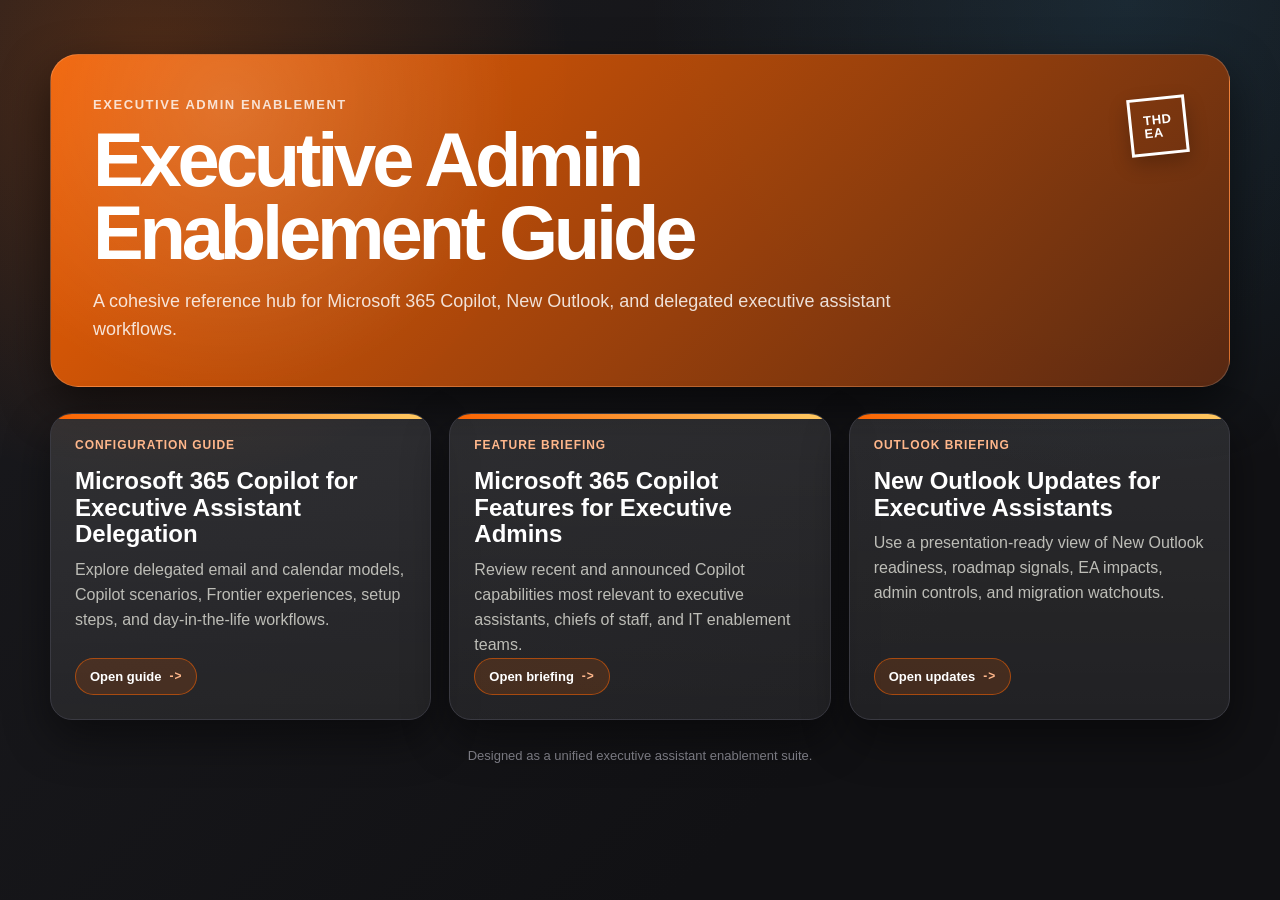
==== index.html @ 4825d898 "Unify executive admin guide styling Co-authored-by: Copilot <223556219+Copilot@users.noreply.github." ====
<!doctype html>
<html lang="en">
<head>
  <meta charset="utf-8">
  <meta name="viewport" content="width=device-width, initial-scale=1">
  <title>Executive Admin Enablement Guide</title>
  <link rel="stylesheet" href="shared-brand.css">
  <style>
    * { box-sizing: border-box; }
    body {
      margin: 0;
      min-height: 100vh;
      color: var(--text);
      font-family: "Segoe UI", -apple-system, BlinkMacSystemFont, Roboto, Arial, sans-serif;
    }
    .splash {
      width: min(1180px, calc(100vw - 36px));
      margin: 0 auto;
      padding: 54px 0 72px;
    }
    .hero {
      display: grid;
      grid-template-columns: 1fr auto;
      gap: 28px;
      align-items: start;
      padding: 42px;
      border: 1px solid rgba(255, 255, 255, 0.16);
      border-radius: 28px;
      background:
        radial-gradient(circle at 15% 15%, rgba(255, 255, 255, 0.16), transparent 18rem),
        linear-gradient(135deg, rgba(249, 99, 2, 0.96), rgba(91, 42, 18, 0.96));
      box-shadow: var(--shadow-lg);
    }
    .kicker {
      margin: 0 0 12px;
      font-size: 13px;
    }
    h1 {
      margin: 0;
      max-width: 900px;
      font-size: clamp(38px, 7vw, 76px);
      line-height: 0.96;
      letter-spacing: -0.055em;
      color: #fff;
    }
    .lead {
      max-width: 820px;
      margin: 18px 0 0;
      font-size: 18px;
      line-height: 1.55;
    }
    .cards {
      display: grid;
      grid-template-columns: repeat(3, minmax(0, 1fr));
      gap: 18px;
      margin-top: 26px;
    }
    .guide-card {
      display: flex;
      flex-direction: column;
      min-height: 300px;
      padding: 24px;
      border: 1px solid var(--border);
      border-radius: 22px;
      background: linear-gradient(180deg, var(--card2), var(--card));
      box-shadow: var(--shadow);
      color: var(--text);
      text-decoration: none;
      position: relative;
      overflow: hidden;
    }
    .guide-card::before {
      content: "";
      position: absolute;
      inset: 0 0 auto;
      height: 5px;
      background: linear-gradient(90deg, var(--orange), var(--amber));
    }
    .guide-card:hover {
      border-color: rgba(249, 99, 2, 0.66);
      transform: translateY(-2px);
      text-decoration: none;
    }
    .guide-card span {
      color: #FFB78B;
      font-size: 12px;
      font-weight: 900;
      letter-spacing: 0.08em;
      text-transform: uppercase;
    }
    .guide-card h2 {
      margin: 16px 0 10px;
      font-size: 24px;
      line-height: 1.12;
      color: #fff;
    }
    .guide-card p {
      margin: 0;
      color: var(--text-muted);
      line-height: 1.55;
    }
    .button {
      margin-top: auto;
      display: inline-flex;
      width: fit-content;
      align-items: center;
      gap: 8px;
      padding: 10px 14px;
      border: 1px solid rgba(249, 99, 2, 0.55);
      border-radius: 999px;
      color: #fff;
      background: var(--orange-soft);
      font-weight: 800;
      font-size: 13px;
    }
    footer {
      margin-top: 28px;
      color: var(--text-faint);
      font-size: 13px;
      text-align: center;
    }
    @media (max-width: 900px) {
      .hero,
      .cards {
        grid-template-columns: 1fr;
      }
      .hero { padding: 30px; }
      .guide-card { min-height: auto; }
    }
  </style>
</head>
<body>
  <main class="splash">
    <section class="hero" aria-labelledby="page-title">
      <div>
        <p class="kicker">Executive admin enablement</p>
        <h1 id="page-title">Executive Admin Enablement Guide</h1>
        <p class="lead">A cohesive reference hub for Microsoft 365 Copilot, New Outlook, and delegated executive assistant workflows.</p>
      </div>
      <div class="suite-mark">THD<br>EA</div>
    </section>

    <section class="cards" aria-label="Guide pages">
      <a class="guide-card" href="exec-ea-delegation-config-guide2.html">
        <span>Configuration guide</span>
        <h2>Microsoft 365 Copilot for Executive Assistant Delegation</h2>
        <p>Explore delegated email and calendar models, Copilot scenarios, Frontier experiences, setup steps, and day-in-the-life workflows.</p>
        <div class="button">Open guide <span aria-hidden="true">-></span></div>
      </a>

      <a class="guide-card" href="m365-copilot-exec-admin-features.html">
        <span>Feature briefing</span>
        <h2>Microsoft 365 Copilot Features for Executive Admins</h2>
        <p>Review recent and announced Copilot capabilities most relevant to executive assistants, chiefs of staff, and IT enablement teams.</p>
        <div class="button">Open briefing <span aria-hidden="true">-></span></div>
      </a>

      <a class="guide-card" href="new-outlook-ea-updates.html">
        <span>Outlook briefing</span>
        <h2>New Outlook Updates for Executive Assistants</h2>
        <p>Use a presentation-ready view of New Outlook readiness, roadmap signals, EA impacts, admin controls, and migration watchouts.</p>
        <div class="button">Open updates <span aria-hidden="true">-></span></div>
      </a>
    </section>

    <footer>Designed as a unified executive assistant enablement suite.</footer>
  </main>
</body>
</html>
---- shared-brand.css ----
:root {
  --bg: #1B1B1F;
  --bg2: #202025;
  --bg-elev: #26262B;
  --bg-elev-2: #303037;
  --card: rgba(255, 255, 255, 0.065);
  --card2: rgba(255, 255, 255, 0.105);
  --border: #3A3A42;
  --border-strong: #555560;
  --line: rgba(255, 255, 255, 0.16);
  --text: #F5F5F2;
  --muted: #BDBDB7;
  --text-muted: #BDBDB7;
  --text-faint: #85858E;
  --orange: #F96302;
  --orange-dark: #B84700;
  --orange-soft: rgba(249, 99, 2, 0.16);
  --blue: #4CC2FF;
  --cyan: #4CC2FF;
  --blue-soft: rgba(76, 194, 255, 0.14);
  --green: #6CCB5F;
  --green-soft: rgba(108, 203, 95, 0.14);
  --yellow: #FFCA63;
  --amber: #FFCA63;
  --amber-soft: rgba(255, 202, 99, 0.15);
  --pink: #C9A6FF;
  --purple: #C9A6FF;
  --purple-soft: rgba(201, 166, 255, 0.14);
  --red: #FF7A7A;
  --red-soft: rgba(255, 122, 122, 0.14);
  --shadow: 0 18px 46px rgba(0, 0, 0, 0.46);
  --shadow-md: 0 4px 14px rgba(0, 0, 0, 0.5);
  --shadow-lg: 0 18px 46px rgba(0, 0, 0, 0.55);
  --radius: 18px;
}

html,
body {
  background:
    radial-gradient(circle at 12% 8%, rgba(249, 99, 2, 0.24), transparent 26rem),
    radial-gradient(circle at 88% 0%, rgba(76, 194, 255, 0.12), transparent 30rem),
    linear-gradient(135deg, var(--bg), #111114 72%);
}

body {
  color: var(--text);
  font-family: "Segoe UI", -apple-system, BlinkMacSystemFont, Roboto, Arial, sans-serif;
}

header {
  background:
    radial-gradient(circle at 15% 12%, rgba(255, 255, 255, 0.2), transparent 18rem),
    linear-gradient(135deg, #F96302 0%, #C45109 54%, #5B2A12 100%) !important;
  border-bottom: 1px solid rgba(255, 255, 255, 0.18) !important;
  box-shadow: var(--shadow-md) !important;
}

header h1 {
  color: #fff !important;
  letter-spacing: -0.035em;
}

header p,
.lead,
.hero-subtitle {
  color: rgba(255, 255, 255, 0.84) !important;
}

.kicker,
.eyebrow,
.suite-kicker {
  color: rgba(255, 255, 255, 0.8) !important;
  text-transform: uppercase;
  letter-spacing: 0.12em;
  font-weight: 800;
}

.suite-nav {
  position: sticky;
  top: 0;
  z-index: 30;
  background: rgba(27, 27, 31, 0.94);
  backdrop-filter: blur(14px);
  border-bottom: 1px solid var(--border);
  box-shadow: 0 10px 28px rgba(0, 0, 0, 0.22);
}

.suite-nav-inner {
  width: min(1320px, calc(100vw - 32px));
  margin: 0 auto;
  padding: 10px 0;
  display: flex;
  gap: 8px;
  align-items: center;
  flex-wrap: wrap;
}

.suite-nav a {
  display: inline-flex;
  align-items: center;
  justify-content: center;
  min-height: 38px;
  padding: 8px 13px;
  border: 1px solid var(--border);
  border-radius: 999px;
  background: var(--bg-elev);
  color: var(--text-muted);
  font-size: 12px;
  font-weight: 800;
  text-decoration: none;
  letter-spacing: 0.01em;
}

.suite-nav a:hover,
.suite-nav a[aria-current="page"] {
  color: #fff;
  border-color: rgba(249, 99, 2, 0.62);
  background: var(--orange-soft);
  text-decoration: none;
}

.suite-nav .suite-home {
  border-color: rgba(255, 255, 255, 0.28);
  color: #fff;
}

.suite-nav + .toolbar {
  top: 59px;
}

.thd-mark,
.suite-mark {
  width: 58px;
  height: 58px;
  border: 3px solid #fff;
  display: grid;
  place-items: center;
  font-weight: 900;
  font-size: 13px;
  line-height: 1;
  letter-spacing: 0.5px;
  transform: rotate(-6deg);
  box-shadow: 0 8px 20px rgba(0, 0, 0, 0.24);
  flex: 0 0 auto;
  color: #fff;
}

.card,
.panel,
.slide,
.stat,
.sources,
.config-card,
.step-card,
.modal,
.timeline,
.workflow-card,
.scenario-card {
  border-color: var(--border) !important;
  box-shadow: var(--shadow) !important;
}

.card,
.panel,
.stat,
.sources {
  background: linear-gradient(180deg, var(--card2), var(--card)) !important;
}

.badge.orange,
.pill.source,
.tab-btn.active,
.link {
  color: #FFB78B !important;
}

button,
.btn,
.tab-btn,
.copy-btn {
  font-family: inherit;
}

button:hover,
.btn:hover,
.copy-btn:hover {
  border-color: rgba(249, 99, 2, 0.62) !important;
}

@media print {
  .suite-nav {
    display: none !important;
  }
}

@media (max-width: 760px) {
  .suite-nav {
    position: static;
  }

  .suite-nav + .toolbar {
    top: 0;
  }
}
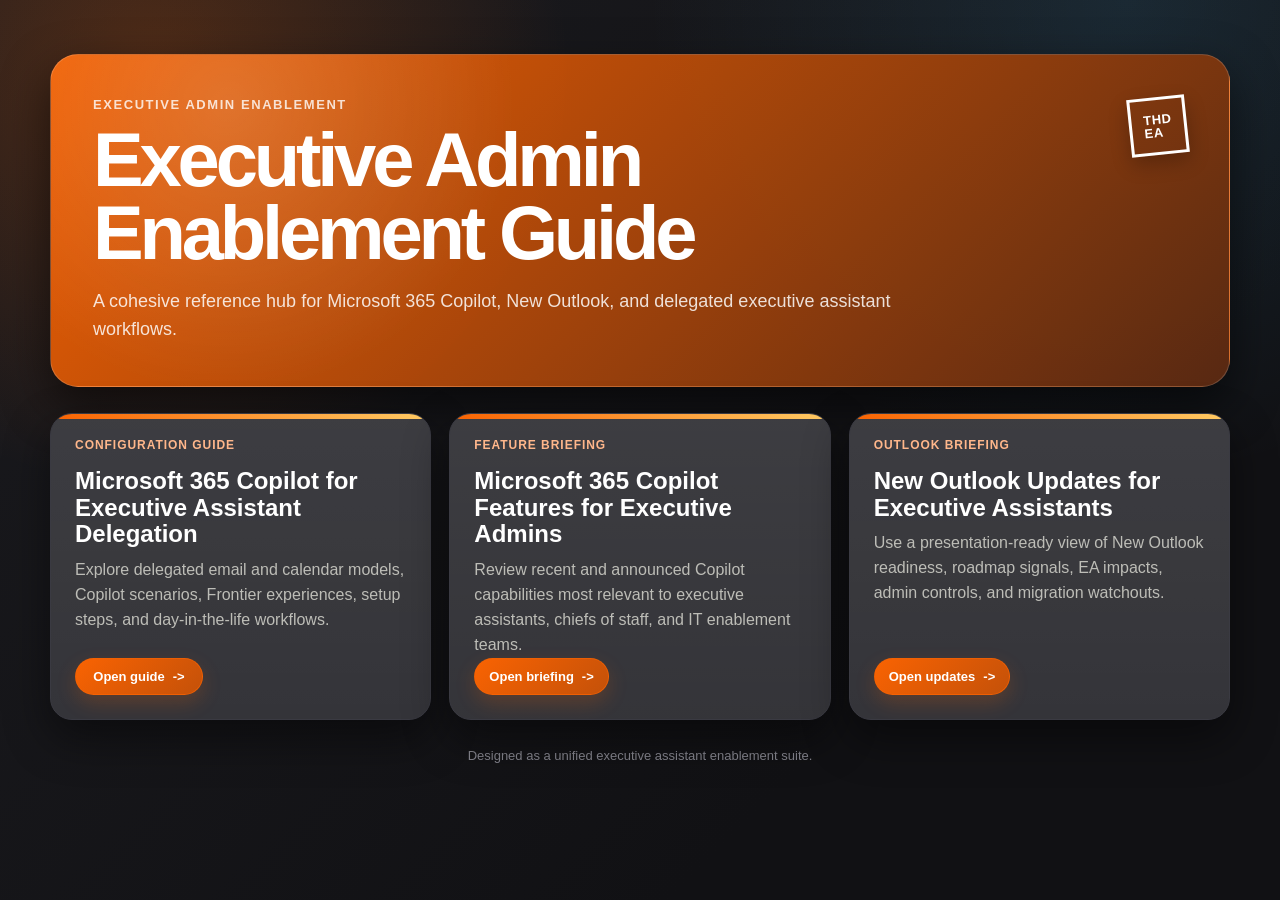
==== commit ac359a06: "Fix splash page button contrast Co-authored-by: Copilot <223556219+Copilot@users.noreply.github.com>" ====
--- a/index.html
+++ b/index.html
@@ -10,7 +10,11 @@
     body {
       margin: 0;
       min-height: 100vh;
-      color: var(--text);
+      color: var(--text, #F5F5F2);
+      background:
+        radial-gradient(circle at 12% 8%, rgba(249, 99, 2, 0.24), transparent 26rem),
+        radial-gradient(circle at 88% 0%, rgba(76, 194, 255, 0.12), transparent 30rem),
+        linear-gradient(135deg, var(--bg, #1B1B1F), #111114 72%);
       font-family: "Segoe UI", -apple-system, BlinkMacSystemFont, Roboto, Arial, sans-serif;
     }
     .splash {
@@ -29,11 +33,15 @@
       background:
         radial-gradient(circle at 15% 15%, rgba(255, 255, 255, 0.16), transparent 18rem),
         linear-gradient(135deg, rgba(249, 99, 2, 0.96), rgba(91, 42, 18, 0.96));
-      box-shadow: var(--shadow-lg);
+      box-shadow: var(--shadow-lg, 0 18px 46px rgba(0, 0, 0, 0.55));
     }
     .kicker {
       margin: 0 0 12px;
       font-size: 13px;
+      color: rgba(255, 255, 255, 0.8);
+      text-transform: uppercase;
+      letter-spacing: 0.12em;
+      font-weight: 800;
     }
     h1 {
       margin: 0;
@@ -48,6 +56,21 @@
       margin: 18px 0 0;
       font-size: 18px;
       line-height: 1.55;
+      color: rgba(255, 255, 255, 0.86);
+    }
+    .suite-mark {
+      width: 58px;
+      height: 58px;
+      border: 3px solid #fff;
+      display: grid;
+      place-items: center;
+      font-weight: 900;
+      font-size: 13px;
+      line-height: 1;
+      letter-spacing: 0.5px;
+      transform: rotate(-6deg);
+      box-shadow: 0 8px 20px rgba(0, 0, 0, 0.24);
+      color: #fff;
     }
     .cards {
       display: grid;
@@ -60,11 +83,13 @@
       flex-direction: column;
       min-height: 300px;
       padding: 24px;
-      border: 1px solid var(--border);
+      border: 1px solid var(--border, #3A3A42);
       border-radius: 22px;
-      background: linear-gradient(180deg, var(--card2), var(--card));
-      box-shadow: var(--shadow);
-      color: var(--text);
+      background:
+        linear-gradient(180deg, rgba(255, 255, 255, 0.105), rgba(255, 255, 255, 0.065)),
+        #26262B;
+      box-shadow: var(--shadow, 0 18px 46px rgba(0, 0, 0, 0.46));
+      color: var(--text, #F5F5F2);
       text-decoration: none;
       position: relative;
       overflow: hidden;
@@ -74,7 +99,7 @@
       position: absolute;
       inset: 0 0 auto;
       height: 5px;
-      background: linear-gradient(90deg, var(--orange), var(--amber));
+      background: linear-gradient(90deg, var(--orange, #F96302), var(--amber, #FFCA63));
     }
     .guide-card:hover {
       border-color: rgba(249, 99, 2, 0.66);
@@ -96,7 +121,7 @@
     }
     .guide-card p {
       margin: 0;
-      color: var(--text-muted);
+      color: var(--text-muted, #BDBDB7);
       line-height: 1.55;
     }
     .button {
@@ -106,16 +131,24 @@
       align-items: center;
       gap: 8px;
       padding: 10px 14px;
-      border: 1px solid rgba(249, 99, 2, 0.55);
+      border: 1px solid rgba(249, 99, 2, 0.72);
       border-radius: 999px;
       color: #fff;
-      background: var(--orange-soft);
+      background: linear-gradient(135deg, #F96302, #C45109);
       font-weight: 800;
       font-size: 13px;
+      min-width: 128px;
+      justify-content: center;
+      box-shadow: 0 8px 20px rgba(249, 99, 2, 0.2);
+    }
+    .button span {
+      color: inherit;
+      font-size: inherit;
+      letter-spacing: 0;
     }
     footer {
       margin-top: 28px;
-      color: var(--text-faint);
+      color: var(--text-faint, #85858E);
       font-size: 13px;
       text-align: center;
     }
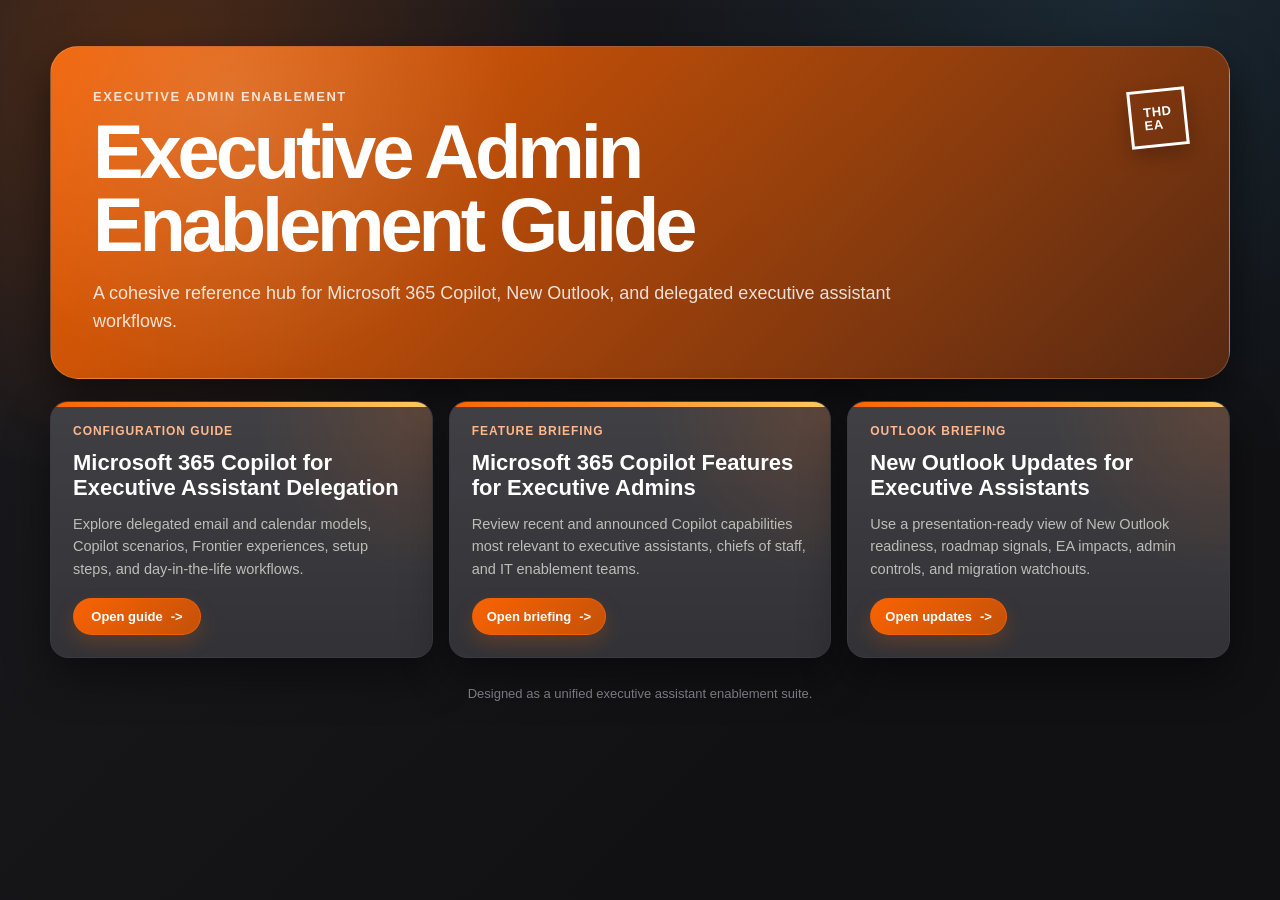
==== commit 8f5aa20c: "Refine splash page card layout Co-authored-by: Copilot <223556219+Copilot@users.noreply.github.com>" ====
--- a/index.html
+++ b/index.html
@@ -20,7 +20,7 @@
     .splash {
       width: min(1180px, calc(100vw - 36px));
       margin: 0 auto;
-      padding: 54px 0 72px;
+      padding: 46px 0 56px;
     }
     .hero {
       display: grid;
@@ -75,18 +75,20 @@
     .cards {
       display: grid;
       grid-template-columns: repeat(3, minmax(0, 1fr));
-      gap: 18px;
-      margin-top: 26px;
+      gap: 16px;
+      margin-top: 22px;
     }
     .guide-card {
       display: flex;
       flex-direction: column;
-      min-height: 300px;
-      padding: 24px;
+      gap: 12px;
+      min-height: 0;
+      padding: 22px;
       border: 1px solid var(--border, #3A3A42);
-      border-radius: 22px;
+      border-radius: 18px;
       background:
-        linear-gradient(180deg, rgba(255, 255, 255, 0.105), rgba(255, 255, 255, 0.065)),
+        radial-gradient(circle at 100% 0%, rgba(249, 99, 2, 0.16), transparent 11rem),
+        linear-gradient(180deg, rgba(255, 255, 255, 0.12), rgba(255, 255, 255, 0.055)),
         #26262B;
       box-shadow: var(--shadow, 0 18px 46px rgba(0, 0, 0, 0.46));
       color: var(--text, #F5F5F2);
@@ -114,18 +116,19 @@
       text-transform: uppercase;
     }
     .guide-card h2 {
-      margin: 16px 0 10px;
-      font-size: 24px;
-      line-height: 1.12;
+      margin: 0;
+      font-size: 22px;
+      line-height: 1.16;
       color: #fff;
     }
     .guide-card p {
       margin: 0;
       color: var(--text-muted, #BDBDB7);
       line-height: 1.55;
+      font-size: 14.5px;
     }
     .button {
-      margin-top: auto;
+      margin-top: 6px;
       display: inline-flex;
       width: fit-content;
       align-items: center;
@@ -158,7 +161,6 @@
         grid-template-columns: 1fr;
       }
       .hero { padding: 30px; }
-      .guide-card { min-height: auto; }
     }
   </style>
 </head>
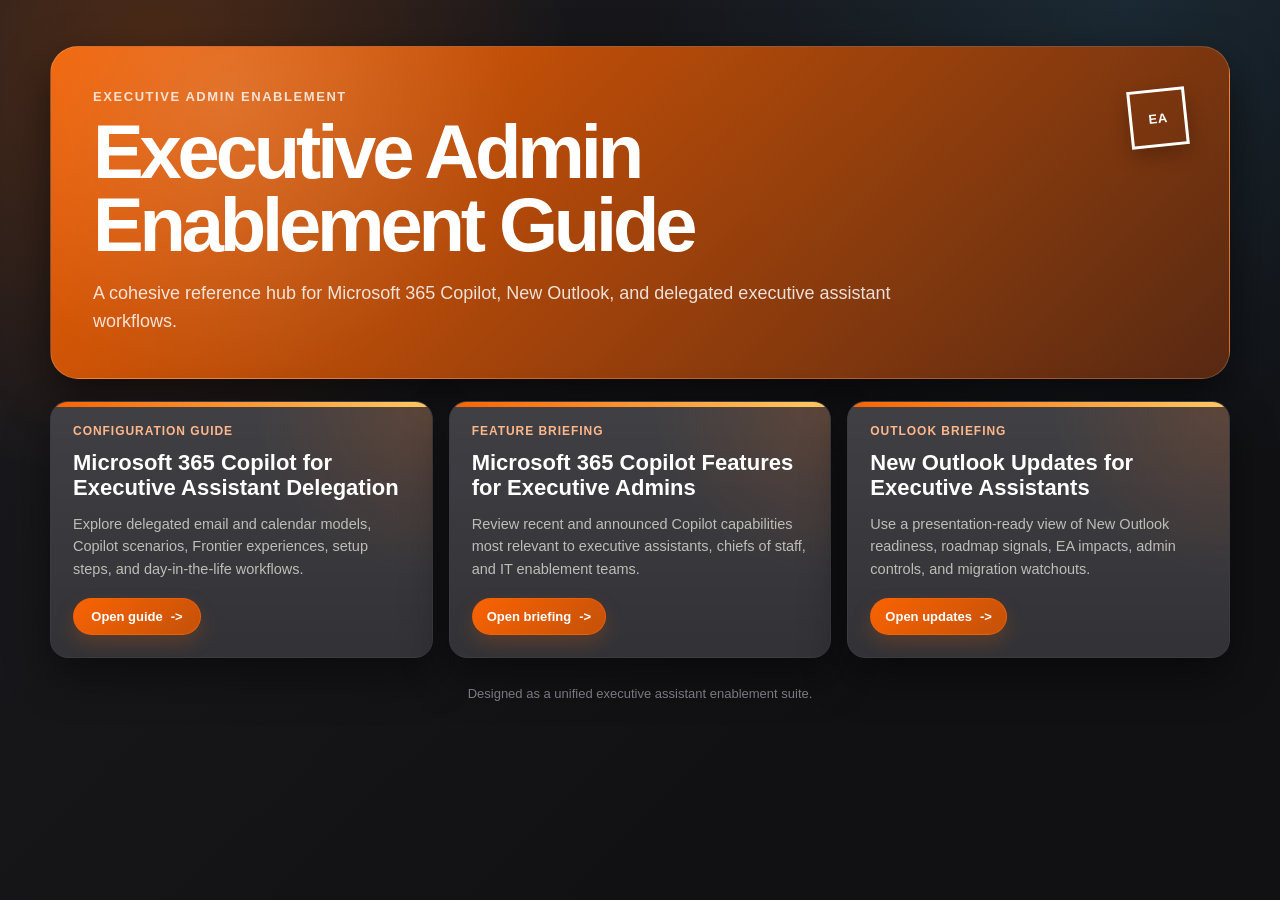
==== commit edaf2423: "Remove Home Depot-specific labels Co-authored-by: Copilot <223556219+Copilot@users.noreply.github.co" ====
--- a/index.html
+++ b/index.html
@@ -172,7 +172,7 @@
         <h1 id="page-title">Executive Admin Enablement Guide</h1>
         <p class="lead">A cohesive reference hub for Microsoft 365 Copilot, New Outlook, and delegated executive assistant workflows.</p>
       </div>
-      <div class="suite-mark">THD<br>EA</div>
+      <div class="suite-mark">EA</div>
     </section>
 
     <section class="cards" aria-label="Guide pages">
--- a/shared-brand.css
+++ b/shared-brand.css
@@ -60,6 +60,13 @@
   letter-spacing: -0.035em;
 }
 
+.brand-row {
+  display: flex;
+  align-items: flex-start;
+  justify-content: space-between;
+  gap: 24px;
+}
+
 header p,
 .lead,
 .hero-subtitle {
@@ -73,6 +80,16 @@
   text-transform: uppercase;
   letter-spacing: 0.12em;
   font-weight: 800;
+}
+
+.eyebrow {
+  border-color: rgba(255, 255, 255, 0.22) !important;
+  background: rgba(0, 0, 0, 0.12) !important;
+}
+
+.dot {
+  background: linear-gradient(135deg, #fff, var(--amber)) !important;
+  box-shadow: 0 0 24px rgba(255, 202, 99, 0.62) !important;
 }
 
 .suite-nav {
@@ -92,6 +109,7 @@
   display: flex;
   gap: 8px;
   align-items: center;
+  justify-content: center;
   flex-wrap: wrap;
 }
 
@@ -167,6 +185,44 @@
   background: linear-gradient(180deg, var(--card2), var(--card)) !important;
 }
 
+.stat {
+  position: relative;
+  overflow: hidden;
+}
+
+.stat::before {
+  content: "";
+  position: absolute;
+  inset: 0 0 auto;
+  height: 4px;
+  background: linear-gradient(90deg, var(--orange), var(--amber));
+}
+
+.stat strong {
+  color: #fff;
+}
+
+.chip,
+.pill,
+input,
+select,
+details,
+summary,
+.why,
+.empty {
+  border-color: var(--border) !important;
+}
+
+input,
+select {
+  background: rgba(27, 27, 31, 0.88) !important;
+}
+
+.ReleaseNotes { --accent: var(--orange) !important; }
+.TechCommunity { --accent: var(--amber) !important; }
+.Roadmap { --accent: var(--green) !important; }
+.MessageCenter { --accent: var(--purple) !important; }
+
 .badge.orange,
 .pill.source,
 .tab-btn.active,
@@ -201,4 +257,9 @@
   .suite-nav + .toolbar {
     top: 0;
   }
-}
+
+  .brand-row {
+    align-items: flex-start;
+    flex-direction: column;
+  }
+}
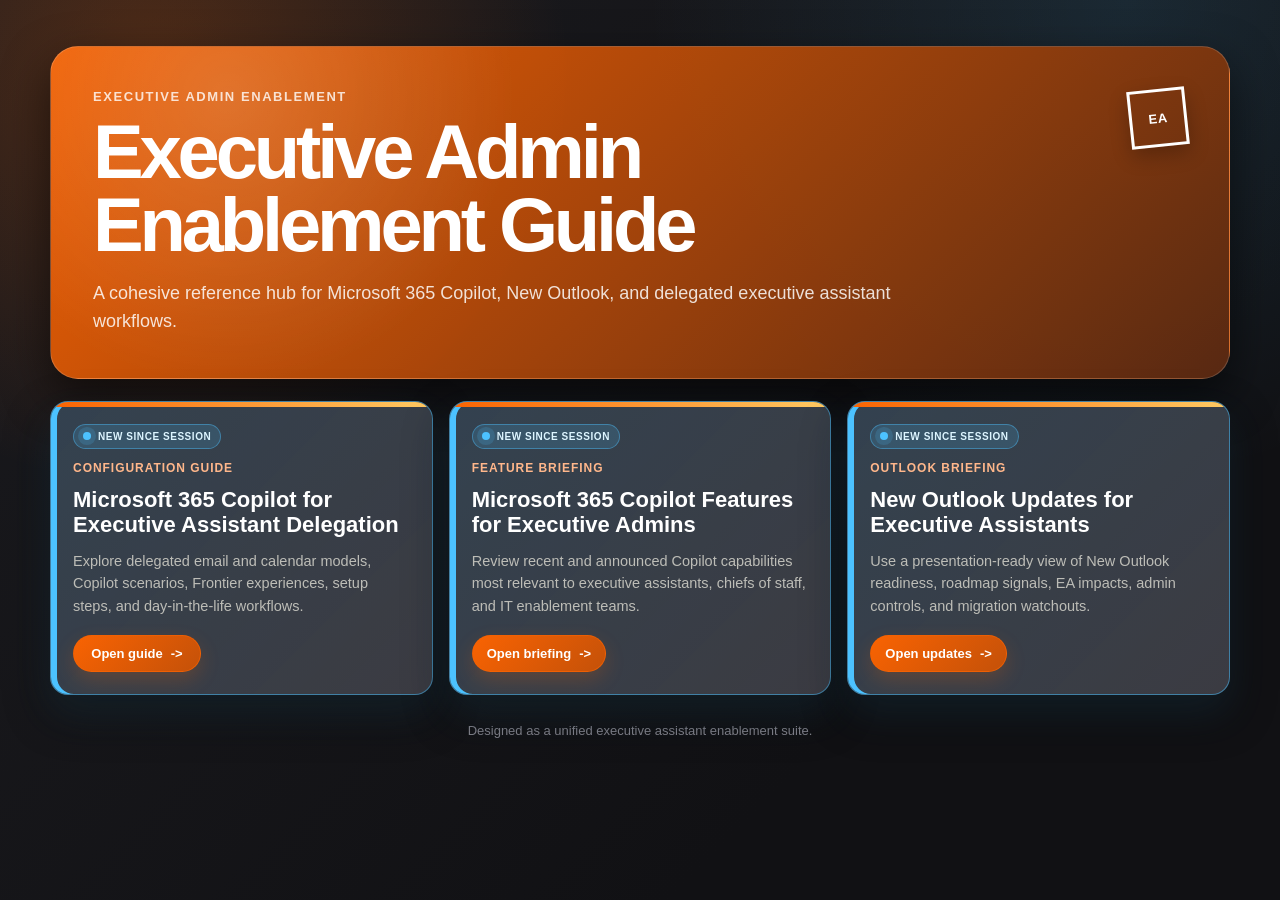
==== commit 86ac0da3: "Highlight post-session EA updates Add updated Executive Admin session content and visual cues for ch" ====
--- a/index.html
+++ b/index.html
@@ -115,6 +115,12 @@
       letter-spacing: 0.08em;
       text-transform: uppercase;
     }
+    .guide-card .session-stamp {
+      color: #fff;
+      font-size: 10px;
+      letter-spacing: 0.055em;
+      width: fit-content;
+    }
     .guide-card h2 {
       margin: 0;
       font-size: 22px;
@@ -176,21 +182,24 @@
     </section>
 
     <section class="cards" aria-label="Guide pages">
-      <a class="guide-card" href="exec-ea-delegation-config-guide2.html">
+      <a class="guide-card session-new" href="exec-ea-delegation-config-guide2.html">
+        <span class="session-stamp">New since session</span>
         <span>Configuration guide</span>
         <h2>Microsoft 365 Copilot for Executive Assistant Delegation</h2>
         <p>Explore delegated email and calendar models, Copilot scenarios, Frontier experiences, setup steps, and day-in-the-life workflows.</p>
         <div class="button">Open guide <span aria-hidden="true">-></span></div>
       </a>
 
-      <a class="guide-card" href="m365-copilot-exec-admin-features.html">
+      <a class="guide-card session-new" href="m365-copilot-exec-admin-features.html">
+        <span class="session-stamp">New since session</span>
         <span>Feature briefing</span>
         <h2>Microsoft 365 Copilot Features for Executive Admins</h2>
         <p>Review recent and announced Copilot capabilities most relevant to executive assistants, chiefs of staff, and IT enablement teams.</p>
         <div class="button">Open briefing <span aria-hidden="true">-></span></div>
       </a>
 
-      <a class="guide-card" href="new-outlook-ea-updates.html">
+      <a class="guide-card session-new" href="new-outlook-ea-updates.html">
+        <span class="session-stamp">New since session</span>
         <span>Outlook briefing</span>
         <h2>New Outlook Updates for Executive Assistants</h2>
         <p>Use a presentation-ready view of New Outlook readiness, roadmap signals, EA impacts, admin controls, and migration watchouts.</p>
--- a/shared-brand.css
+++ b/shared-brand.css
@@ -185,6 +185,92 @@
   background: linear-gradient(180deg, var(--card2), var(--card)) !important;
 }
 
+.update-brief {
+  display: grid;
+  grid-template-columns: minmax(180px, 0.8fr) minmax(0, 2fr);
+  gap: 16px;
+  margin: 0 0 22px;
+  padding: 18px;
+  border: 1px solid rgba(76, 194, 255, 0.38);
+  border-radius: 20px;
+  background:
+    radial-gradient(circle at 8% 10%, rgba(76, 194, 255, 0.18), transparent 16rem),
+    linear-gradient(135deg, rgba(76, 194, 255, 0.12), rgba(249, 99, 2, 0.08)),
+    rgba(255, 255, 255, 0.055);
+  box-shadow: 0 18px 46px rgba(0, 0, 0, 0.38);
+}
+
+.update-brief strong {
+  display: block;
+  color: #fff;
+  font-size: clamp(22px, 3vw, 34px);
+  line-height: 1;
+  letter-spacing: -0.045em;
+}
+
+.update-brief span,
+.update-brief p {
+  color: var(--text-muted, #BDBDB7);
+}
+
+.update-brief p {
+  margin: 0;
+  line-height: 1.5;
+}
+
+.session-stamp {
+  display: inline-flex;
+  align-items: center;
+  gap: 7px;
+  width: fit-content;
+  padding: 6px 9px;
+  border: 1px solid rgba(76, 194, 255, 0.42) !important;
+  border-radius: 999px;
+  background: rgba(76, 194, 255, 0.16) !important;
+  color: #DDF5FF !important;
+  font-size: 10.5px;
+  font-weight: 950;
+  letter-spacing: 0.045em;
+  text-transform: uppercase;
+  white-space: nowrap;
+}
+
+.session-stamp::before {
+  content: "";
+  width: 8px;
+  height: 8px;
+  border-radius: 50%;
+  background: var(--blue, #4CC2FF);
+  box-shadow: 0 0 0 5px rgba(76, 194, 255, 0.16);
+  flex: 0 0 auto;
+}
+
+.session-new {
+  position: relative;
+  border-color: rgba(76, 194, 255, 0.50) !important;
+  box-shadow:
+    inset 6px 0 0 var(--blue, #4CC2FF),
+    0 18px 38px rgba(76, 194, 255, 0.10),
+    var(--shadow, 0 18px 46px rgba(0, 0, 0, 0.46)) !important;
+  background:
+    linear-gradient(135deg, rgba(76, 194, 255, 0.12), rgba(255, 255, 255, 0.055)),
+    var(--bg-elev-2, #303037) !important;
+}
+
+.session-new-row td {
+  background: rgba(76, 194, 255, 0.075) !important;
+  border-top: 1px solid rgba(76, 194, 255, 0.18);
+  border-bottom-color: rgba(76, 194, 255, 0.18) !important;
+}
+
+.session-new-row td:first-child {
+  box-shadow: inset 6px 0 0 var(--blue, #4CC2FF);
+}
+
+.session-new-row .session-stamp {
+  margin-top: 6px;
+}
+
 .stat {
   position: relative;
   overflow: hidden;
@@ -247,6 +333,14 @@
   .suite-nav {
     display: none !important;
   }
+
+  .session-new,
+  .update-brief,
+  .session-new-row td {
+    box-shadow: none !important;
+    border-color: #777 !important;
+    background: #fff !important;
+  }
 }
 
 @media (max-width: 760px) {
@@ -262,4 +356,8 @@
     align-items: flex-start;
     flex-direction: column;
   }
-}
+
+  .update-brief {
+    grid-template-columns: 1fr;
+  }
+}
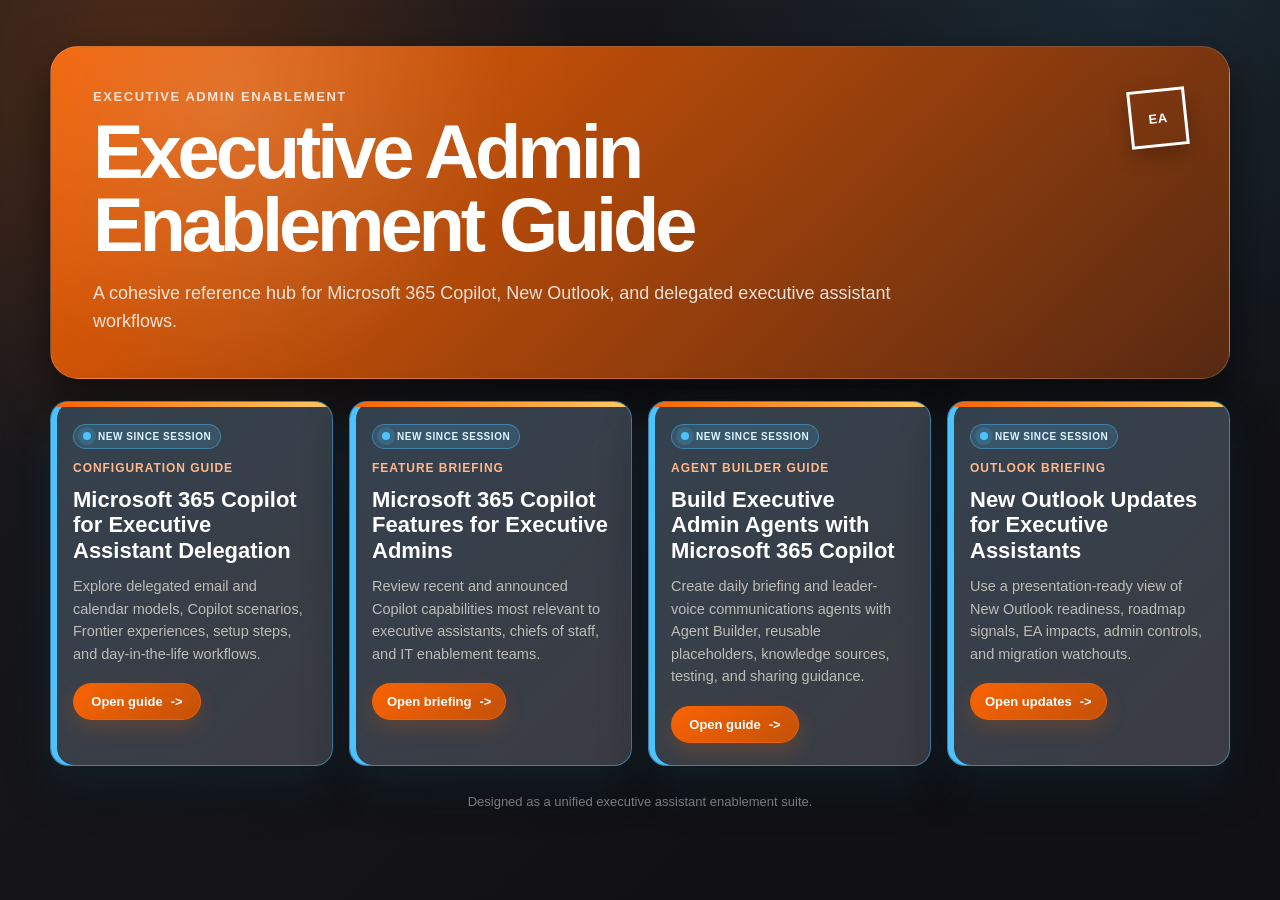
==== commit 689e78e4: "Add Agent Builder executive admin guide Co-authored-by: Copilot <223556219+Copilot@users.noreply.git" ====
--- a/index.html
+++ b/index.html
@@ -74,7 +74,7 @@
     }
     .cards {
       display: grid;
-      grid-template-columns: repeat(3, minmax(0, 1fr));
+      grid-template-columns: repeat(auto-fit, minmax(260px, 1fr));
       gap: 16px;
       margin-top: 22px;
     }
@@ -198,6 +198,14 @@
         <div class="button">Open briefing <span aria-hidden="true">-></span></div>
       </a>
 
+      <a class="guide-card session-new" href="m365-copilot-agent-builder-ea-agents.html">
+        <span class="session-stamp">New since session</span>
+        <span>Agent Builder guide</span>
+        <h2>Build Executive Admin Agents with Microsoft 365 Copilot</h2>
+        <p>Create daily briefing and leader-voice communications agents with Agent Builder, reusable placeholders, knowledge sources, testing, and sharing guidance.</p>
+        <div class="button">Open guide <span aria-hidden="true">-></span></div>
+      </a>
+
       <a class="guide-card session-new" href="new-outlook-ea-updates.html">
         <span class="session-stamp">New since session</span>
         <span>Outlook briefing</span>
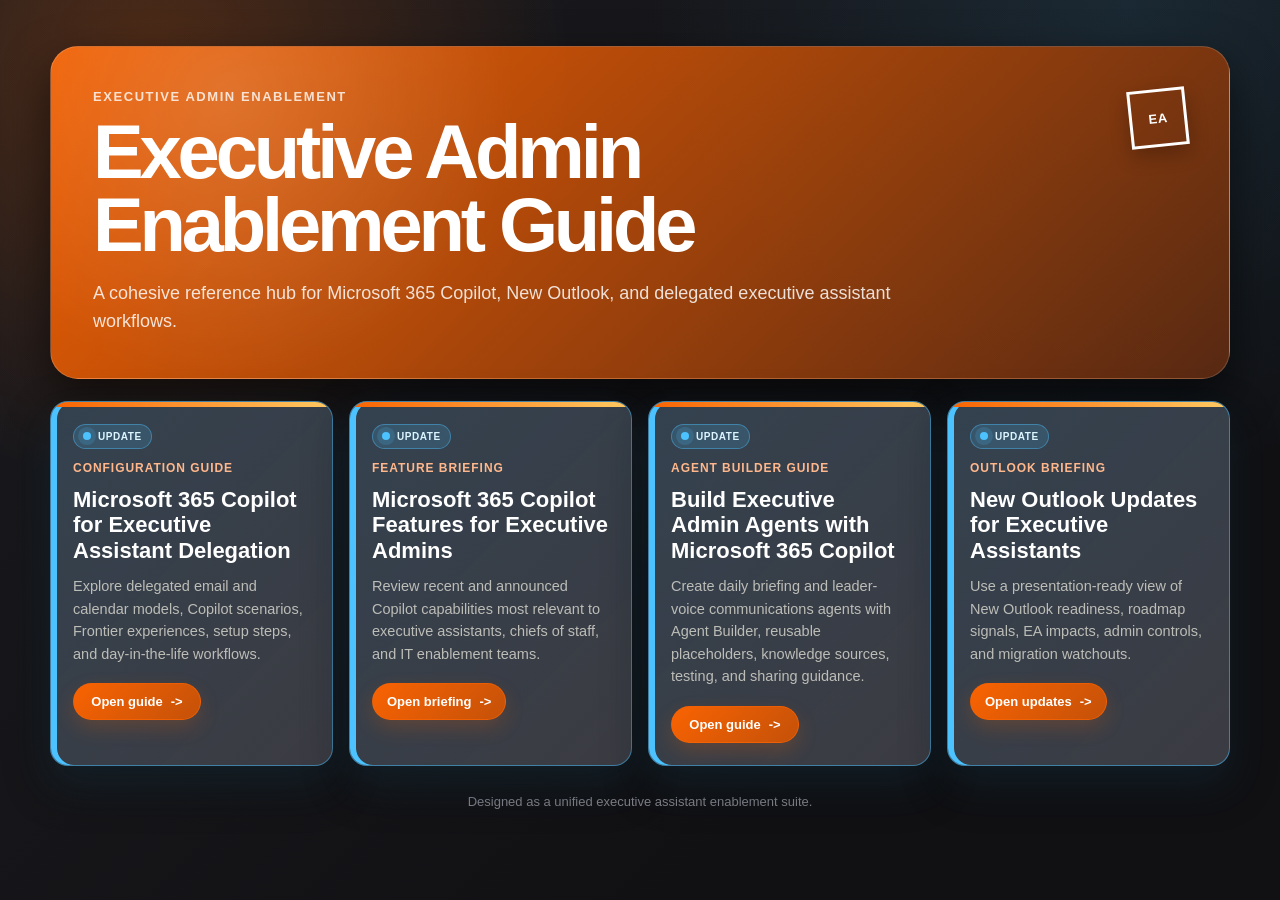
==== commit 55a6922f: "Refresh workshop content for July 2026 delivery Untag all June-session items and re-tag the round as" ====
--- a/index.html
+++ b/index.html
@@ -183,7 +183,7 @@
 
     <section class="cards" aria-label="Guide pages">
       <a class="guide-card session-new" href="exec-ea-delegation-config-guide2.html">
-        <span class="session-stamp">New since session</span>
+        <span class="session-stamp">Update</span>
         <span>Configuration guide</span>
         <h2>Microsoft 365 Copilot for Executive Assistant Delegation</h2>
         <p>Explore delegated email and calendar models, Copilot scenarios, Frontier experiences, setup steps, and day-in-the-life workflows.</p>
@@ -191,7 +191,7 @@
       </a>
 
       <a class="guide-card session-new" href="m365-copilot-exec-admin-features.html">
-        <span class="session-stamp">New since session</span>
+        <span class="session-stamp">Update</span>
         <span>Feature briefing</span>
         <h2>Microsoft 365 Copilot Features for Executive Admins</h2>
         <p>Review recent and announced Copilot capabilities most relevant to executive assistants, chiefs of staff, and IT enablement teams.</p>
@@ -199,7 +199,7 @@
       </a>
 
       <a class="guide-card session-new" href="m365-copilot-agent-builder-ea-agents.html">
-        <span class="session-stamp">New since session</span>
+        <span class="session-stamp">Update</span>
         <span>Agent Builder guide</span>
         <h2>Build Executive Admin Agents with Microsoft 365 Copilot</h2>
         <p>Create daily briefing and leader-voice communications agents with Agent Builder, reusable placeholders, knowledge sources, testing, and sharing guidance.</p>
@@ -207,7 +207,7 @@
       </a>
 
       <a class="guide-card session-new" href="new-outlook-ea-updates.html">
-        <span class="session-stamp">New since session</span>
+        <span class="session-stamp">Update</span>
         <span>Outlook briefing</span>
         <h2>New Outlook Updates for Executive Assistants</h2>
         <p>Use a presentation-ready view of New Outlook readiness, roadmap signals, EA impacts, admin controls, and migration watchouts.</p>
--- a/shared-brand.css
+++ b/shared-brand.css
@@ -271,11 +271,34 @@
   margin-top: 6px;
 }
 
+.archive-block {
+  margin-top: 30px;
+}
+
+.archive-block > summary {
+  cursor: pointer;
+  font-weight: 800;
+  letter-spacing: 0.02em;
+}
+
+.archive-block .grid {
+  margin-top: 16px;
+  opacity: 0.72;
+}
+
+.archive-block .grid:hover {
+  opacity: 1;
+}
+
+.archive-block .card {
+  box-shadow: none !important;
+  border-style: dashed !important;
+}
+
 .stat {
   position: relative;
   overflow: hidden;
 }
-
 .stat::before {
   content: "";
   position: absolute;
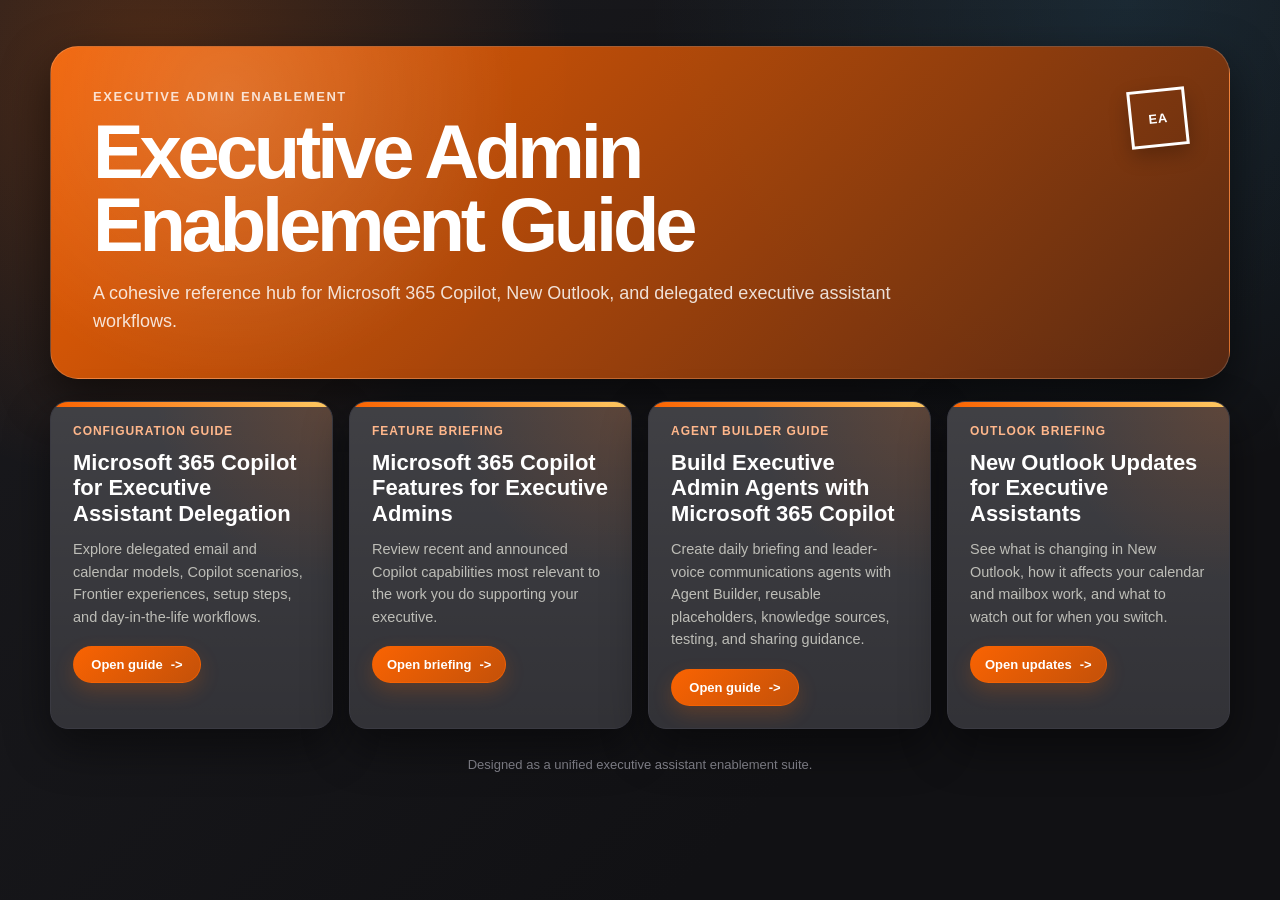
==== commit c890196b: "Rewrite workshop copy for a direct EA audience - Remove Admin controls section, nav link and renumbe" ====
--- a/index.html
+++ b/index.html
@@ -115,12 +115,6 @@
       letter-spacing: 0.08em;
       text-transform: uppercase;
     }
-    .guide-card .session-stamp {
-      color: #fff;
-      font-size: 10px;
-      letter-spacing: 0.055em;
-      width: fit-content;
-    }
     .guide-card h2 {
       margin: 0;
       font-size: 22px;
@@ -182,35 +176,31 @@
     </section>
 
     <section class="cards" aria-label="Guide pages">
-      <a class="guide-card session-new" href="exec-ea-delegation-config-guide2.html">
-        <span class="session-stamp">Update</span>
+      <a class="guide-card" href="exec-ea-delegation-config-guide2.html">
         <span>Configuration guide</span>
         <h2>Microsoft 365 Copilot for Executive Assistant Delegation</h2>
         <p>Explore delegated email and calendar models, Copilot scenarios, Frontier experiences, setup steps, and day-in-the-life workflows.</p>
         <div class="button">Open guide <span aria-hidden="true">-></span></div>
       </a>
 
-      <a class="guide-card session-new" href="m365-copilot-exec-admin-features.html">
-        <span class="session-stamp">Update</span>
+      <a class="guide-card" href="m365-copilot-exec-admin-features.html">
         <span>Feature briefing</span>
         <h2>Microsoft 365 Copilot Features for Executive Admins</h2>
-        <p>Review recent and announced Copilot capabilities most relevant to executive assistants, chiefs of staff, and IT enablement teams.</p>
+        <p>Review recent and announced Copilot capabilities most relevant to the work you do supporting your executive.</p>
         <div class="button">Open briefing <span aria-hidden="true">-></span></div>
       </a>
 
-      <a class="guide-card session-new" href="m365-copilot-agent-builder-ea-agents.html">
-        <span class="session-stamp">Update</span>
+      <a class="guide-card" href="m365-copilot-agent-builder-ea-agents.html">
         <span>Agent Builder guide</span>
         <h2>Build Executive Admin Agents with Microsoft 365 Copilot</h2>
         <p>Create daily briefing and leader-voice communications agents with Agent Builder, reusable placeholders, knowledge sources, testing, and sharing guidance.</p>
         <div class="button">Open guide <span aria-hidden="true">-></span></div>
       </a>
 
-      <a class="guide-card session-new" href="new-outlook-ea-updates.html">
-        <span class="session-stamp">Update</span>
+      <a class="guide-card" href="new-outlook-ea-updates.html">
         <span>Outlook briefing</span>
         <h2>New Outlook Updates for Executive Assistants</h2>
-        <p>Use a presentation-ready view of New Outlook readiness, roadmap signals, EA impacts, admin controls, and migration watchouts.</p>
+        <p>See what is changing in New Outlook, how it affects your calendar and mailbox work, and what to watch out for when you switch.</p>
         <div class="button">Open updates <span aria-hidden="true">-></span></div>
       </a>
     </section>
